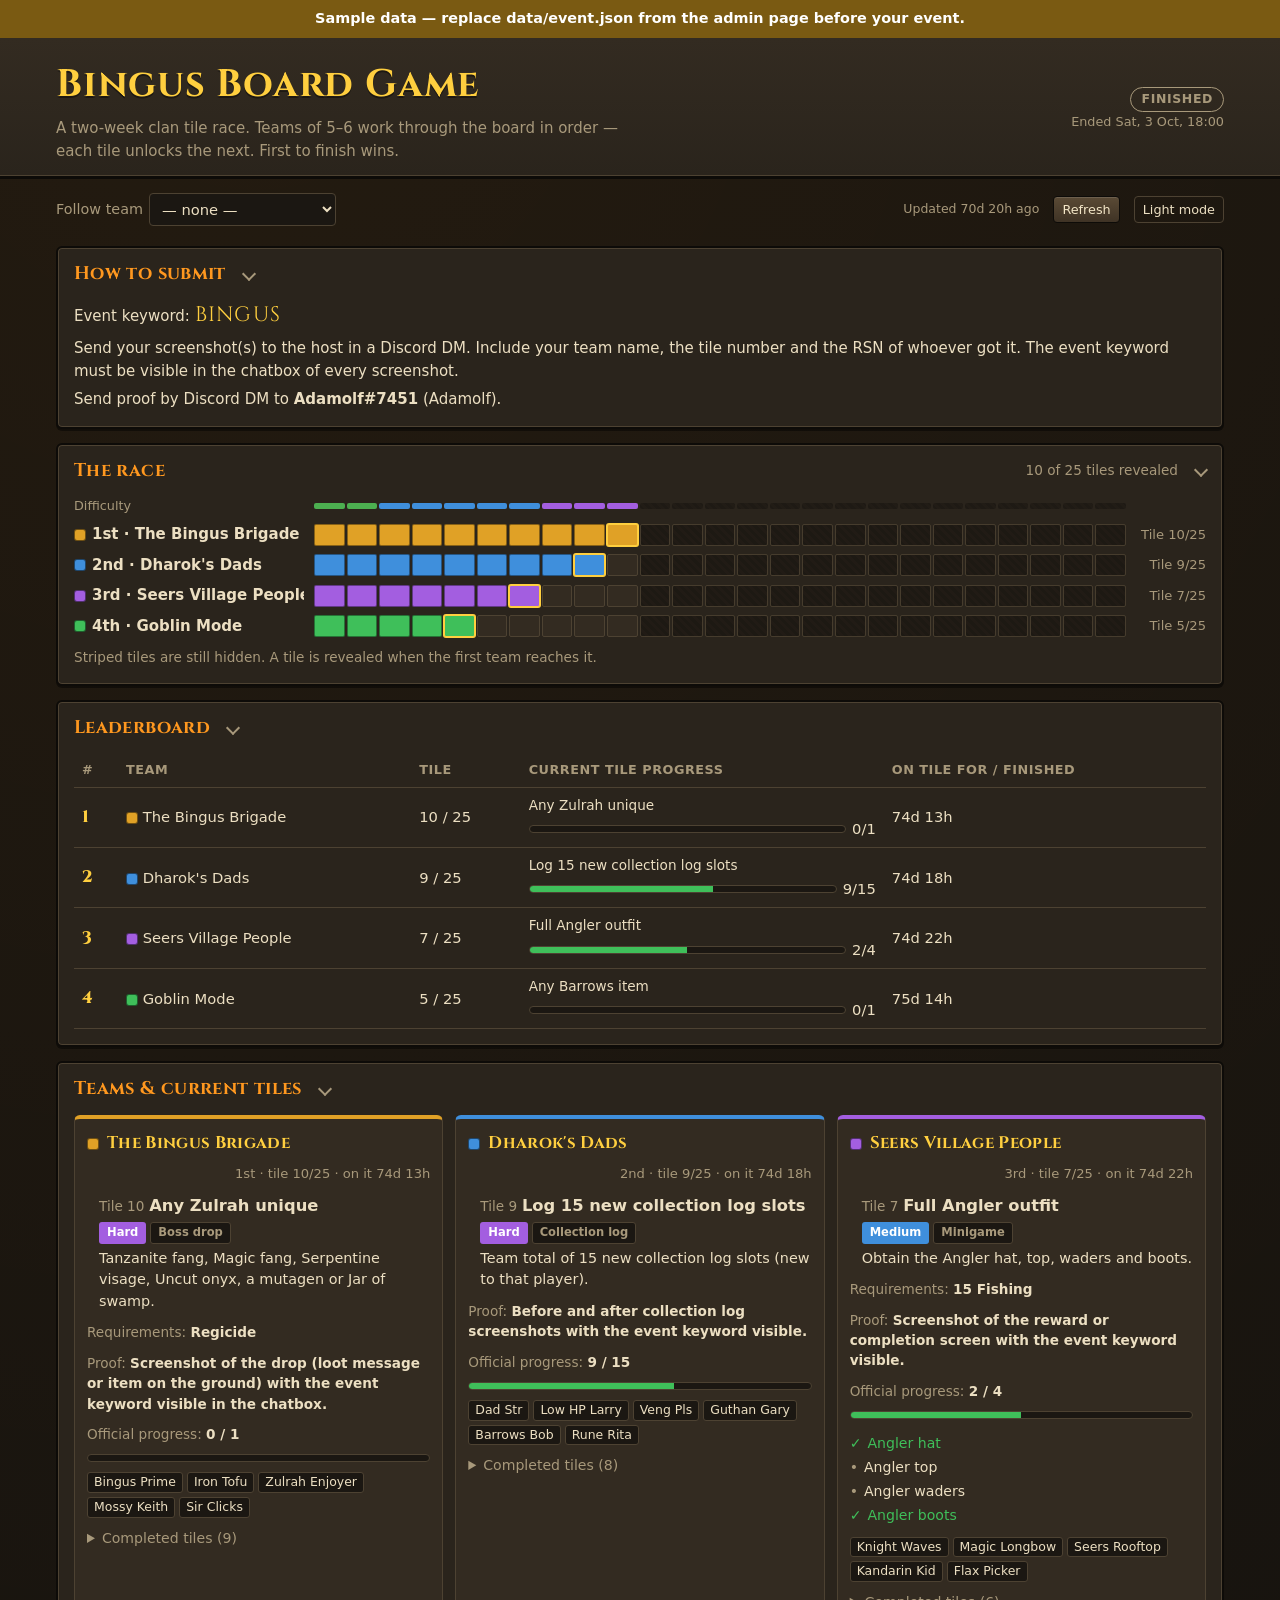
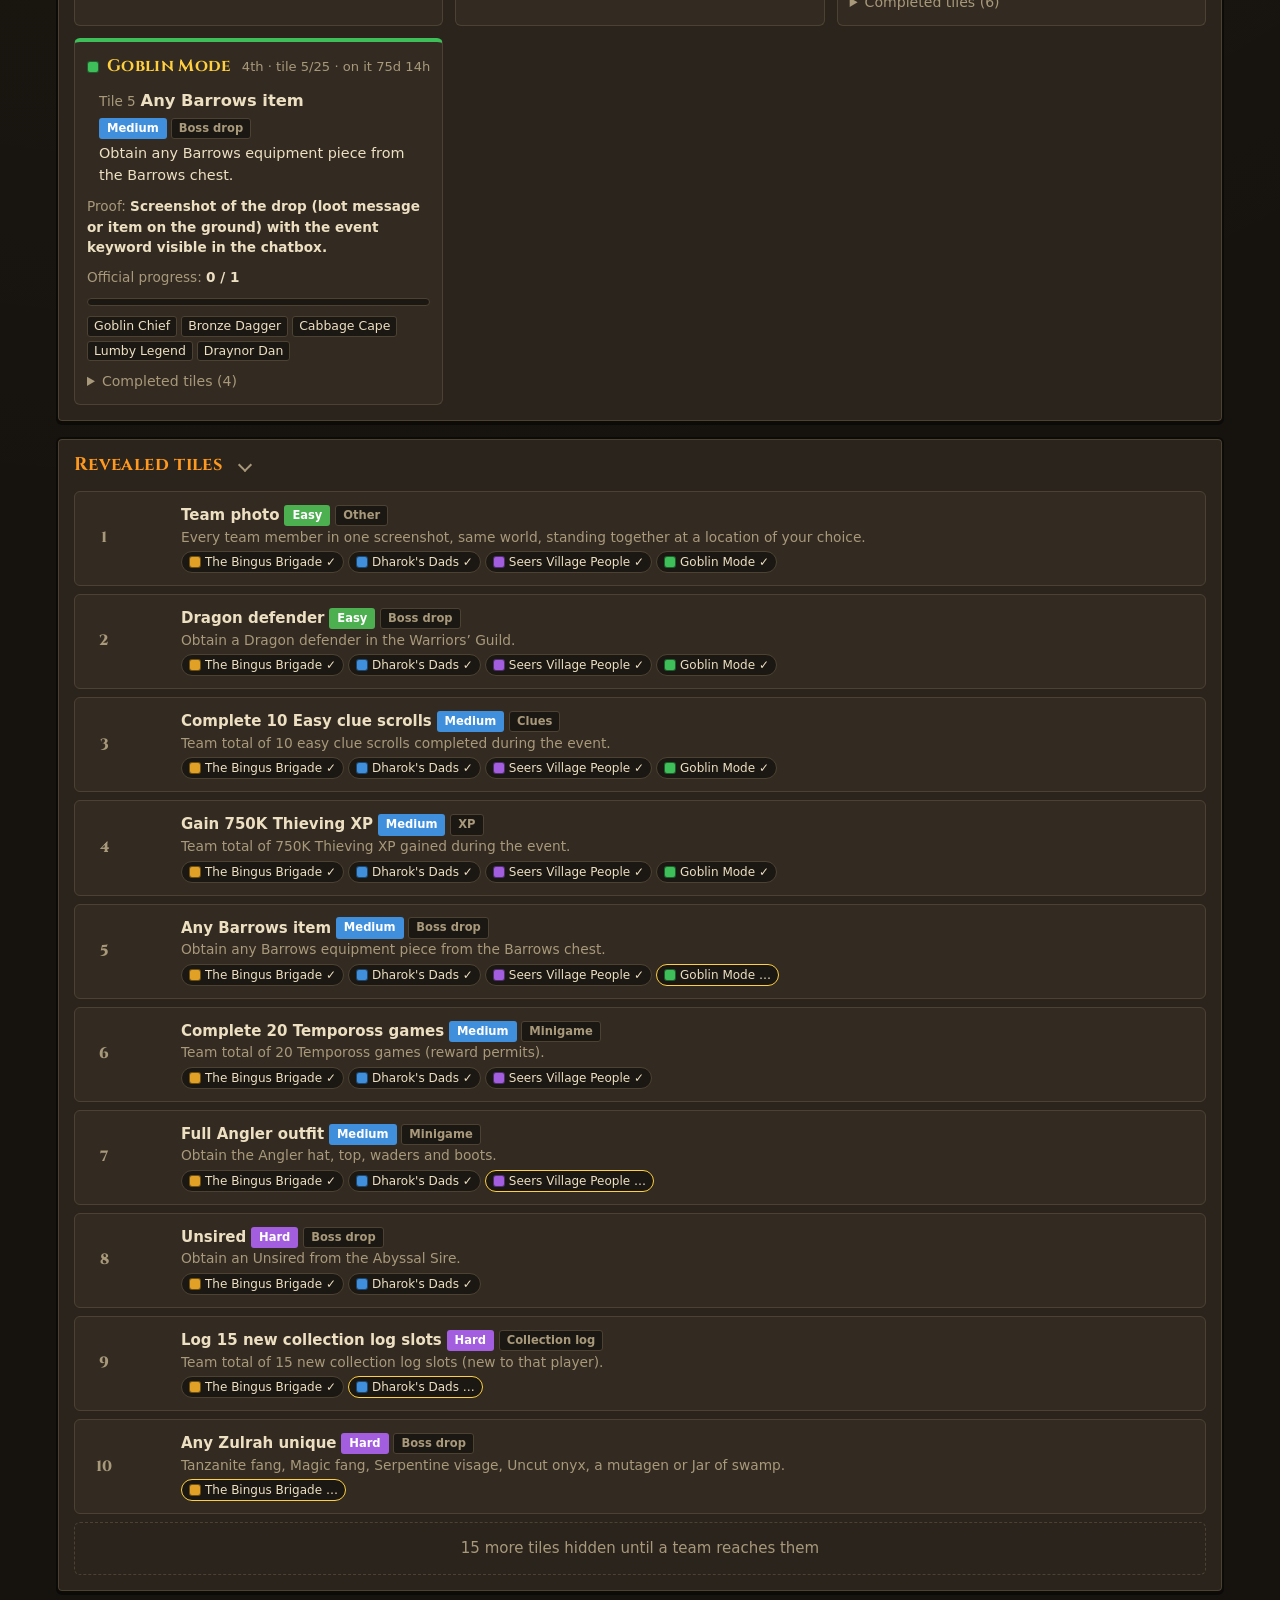
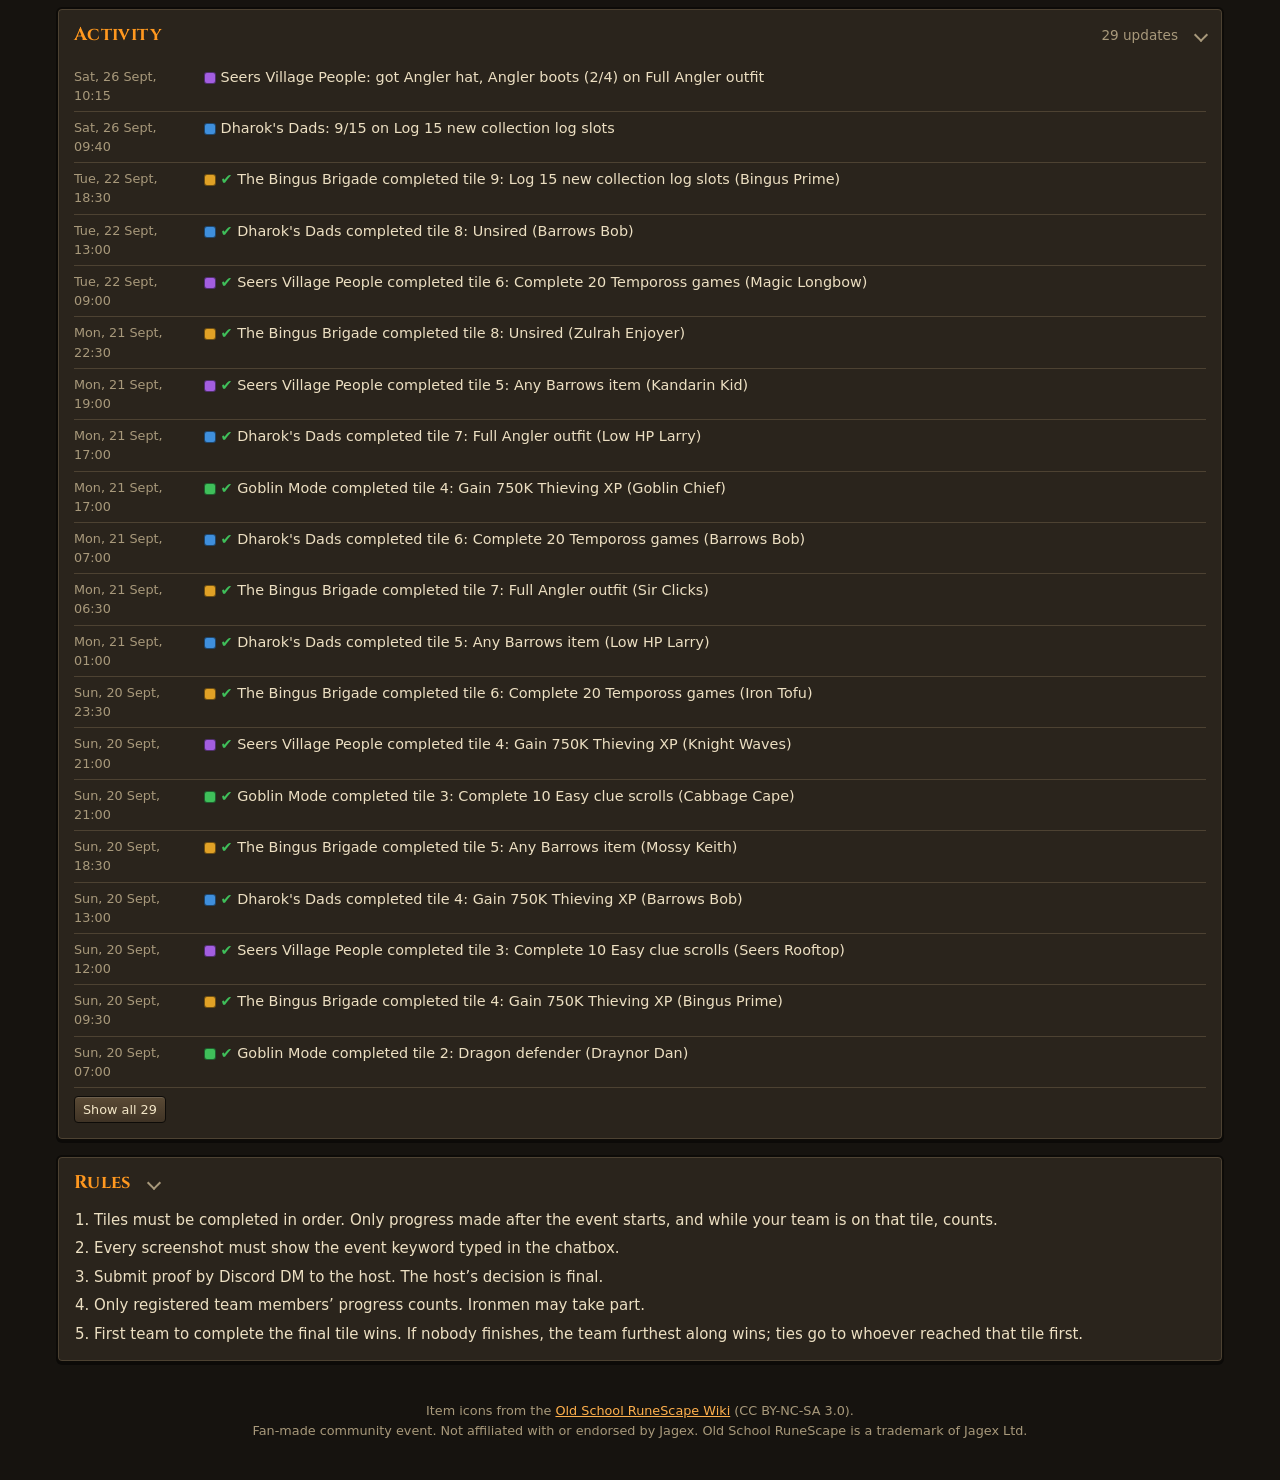
==== index.html @ 7084084a "Add Bingus Board Game tile-race site Static GitHub Pages site for an OSRS community tile race: publi" ====
<!doctype html>
<html lang="en" data-theme="dark">
<head>
  <meta charset="utf-8">
  <meta name="viewport" content="width=device-width, initial-scale=1">
  <title>Bingus Board Game</title>
  <meta name="description" content="Old School RuneScape community tile race — live board, leaderboard and activity.">
  <link rel="preconnect" href="https://fonts.googleapis.com">
  <link rel="preconnect" href="https://fonts.gstatic.com" crossorigin>
  <link href="https://fonts.googleapis.com/css2?family=Cinzel:wght@600;800&display=swap" rel="stylesheet">
  <link rel="stylesheet" href="css/style.css">
  <script>
    // Apply the saved theme before first paint (guarded: storage may be unavailable).
    try { var p = JSON.parse(localStorage.getItem('bingus.prefs') || '{}'); if (p.theme === 'light') document.documentElement.setAttribute('data-theme', 'light'); } catch (e) {}
  </script>
</head>
<body>
  <div id="banners"></div>

  <header class="site-header">
    <div class="wrap">
      <div>
        <h1 id="ev-name">Bingus Board Game</h1>
        <p id="ev-desc">Loading the board…</p>
      </div>
      <div class="header-side">
        <div id="ev-status"></div>
        <div class="countdown" id="countdown" aria-live="polite"></div>
      </div>
    </div>
  </header>

  <div class="wrap toolbar">
    <label>Follow team
      <select id="follow"><option value="">— none —</option></select>
    </label>
    <span class="spacer"></span>
    <small id="updated"></small>
    <button class="btn small" id="refresh" type="button" title="Reload the latest published data">Refresh</button>
    <button class="btn small ghost" id="theme" type="button">Light mode</button>
  </div>

  <main class="wrap" id="main"></main>

  <footer class="site-footer">
    <div>Item icons from the <a href="https://oldschool.runescape.wiki/" rel="noopener">Old School RuneScape Wiki</a> (CC BY-NC-SA 3.0).</div>
    <div>Fan-made community event. Not affiliated with or endorsed by Jagex. Old School RuneScape is a trademark of Jagex Ltd.</div>
  </footer>

  <script src="js/common.js"></script>
  <script src="js/public.js"></script>
</body>
</html>
---- css/style.css ----
/* Bingus Board Game — OSRS-inspired theme (no Jagex artwork). */

:root,
:root[data-theme="dark"] {
  --bg: #16130f;
  --bg-2: #1f1a14;
  --panel: #2a241c;
  --panel-2: #332b21;
  --panel-edge: #4d4232;
  --panel-edge-dark: #0d0b08;
  --text: #ecdfc2;
  --muted: #a8997b;
  --accent: #ff981f;
  --accent-2: #ffcf3f;
  --link: #ffb04d;
  --good: #3fbf5a;
  --bad: #e0513c;
  --info: #5aa6e8;
  --input: #1b1712;
  --shadow: 0 2px 0 rgba(0, 0, 0, .45);
  --tier-1: #4caf50;
  --tier-2: #3f8fdc;
  --tier-3: #a35ee0;
  --tier-4: #e0a126;
  --tier-5: #e0513c;
  color-scheme: dark;
}

:root[data-theme="light"] {
  --bg: #e9dfc6;
  --bg-2: #e2d6b8;
  --panel: #f6efdc;
  --panel-2: #efe5cb;
  --panel-edge: #b9a57c;
  --panel-edge-dark: #8a774f;
  --text: #2a2116;
  --muted: #6d5d41;
  --accent: #b55a00;
  --accent-2: #8a5b00;
  --link: #9a4a00;
  --good: #1f8a36;
  --bad: #b3321f;
  --info: #1f63a8;
  --input: #fffaf0;
  --shadow: 0 2px 0 rgba(90, 70, 30, .2);
  color-scheme: light;
}

* { box-sizing: border-box; }

html, body { margin: 0; padding: 0; }

body {
  background: var(--bg);
  background-image: radial-gradient(circle at 20% 0%, rgba(255, 152, 31, .06), transparent 45%);
  color: var(--text);
  font: 15px/1.5 system-ui, -apple-system, "Segoe UI", Roboto, sans-serif;
  min-height: 100vh;
}

a { color: var(--link); }
h1, h2, h3 { font-family: "Cinzel", Georgia, serif; letter-spacing: .02em; margin: 0; }
h1 { font-size: clamp(1.6rem, 4vw, 2.4rem); color: var(--accent-2); text-shadow: 0 2px 0 rgba(0,0,0,.4); }
h2 { font-size: 1.15rem; color: var(--accent); }
h3 { font-size: 1rem; color: var(--accent-2); }
small, .muted { color: var(--muted); }
code { background: var(--input); padding: 1px 5px; border-radius: 4px; font-size: .9em; }

.wrap { width: 100%; max-width: 1200px; margin: 0 auto; padding: 0 16px; }
.hidden { display: none !important; }

/* ---------- header ---------- */
.site-header {
  border-bottom: 3px solid var(--panel-edge-dark);
  background: linear-gradient(var(--panel-2), var(--panel));
  box-shadow: inset 0 -1px 0 var(--panel-edge);
  padding: 18px 0 14px;
}
.site-header .wrap { display: flex; flex-wrap: wrap; gap: 12px 24px; align-items: center; justify-content: space-between; }
.site-header p { margin: 4px 0 0; color: var(--muted); max-width: 60ch; }
.header-side { text-align: right; }
.countdown { font-family: "Cinzel", Georgia, serif; font-size: 1.35rem; color: var(--accent-2); font-variant-numeric: tabular-nums; }
.countdown small { display: block; font-family: system-ui, sans-serif; font-size: .8rem; }

.pill {
  display: inline-block; padding: 2px 10px; border-radius: 999px; font-size: .78rem; font-weight: 700;
  border: 1px solid currentColor; text-transform: uppercase; letter-spacing: .05em;
}
.pill.live { color: var(--good); }
.pill.soon { color: var(--info); }
.pill.over { color: var(--muted); }
.pill.tbc { color: var(--accent); }

.banner { padding: 8px 16px; text-align: center; font-weight: 600; font-size: .9rem; }
.banner.preview { background: #6b3fa0; color: #fff; }
.banner.sample { background: #7a5a12; color: #fff; }
.banner.error { background: #7a2418; color: #fff; }

.toolbar { display: flex; flex-wrap: wrap; gap: 8px 14px; align-items: center; padding-top: 14px; padding-bottom: 6px; }
.toolbar .spacer { flex: 1; }
.toolbar label { display: flex; gap: 6px; align-items: center; font-size: .9rem; color: var(--muted); }

/* ---------- panels ---------- */
.panel {
  background: var(--panel);
  border: 2px solid var(--panel-edge-dark);
  box-shadow: inset 0 0 0 1px var(--panel-edge), var(--shadow);
  border-radius: 6px;
  margin: 14px 0;
}
.panel-head {
  width: 100%; display: flex; align-items: center; gap: 10px;
  background: none; border: 0; color: inherit; cursor: pointer; text-align: left;
  padding: 12px 16px; font: inherit;
}
.panel-head .extra { margin-left: auto; font-size: .85rem; color: var(--muted); }
.panel-head .chev { width: 10px; height: 10px; border-right: 2px solid var(--muted); border-bottom: 2px solid var(--muted); transform: rotate(45deg); transition: transform .15s; margin-left: 8px; flex: none; }
.panel.collapsed .chev { transform: rotate(-45deg); }
.panel.collapsed .panel-body { display: none; }
.panel-body { padding: 0 16px 16px; }

.card {
  background: var(--panel-2);
  border: 1px solid var(--panel-edge);
  border-radius: 6px;
  padding: 12px;
}

/* ---------- buttons & inputs ---------- */
.btn {
  display: inline-flex; align-items: center; gap: 6px; justify-content: center;
  background: linear-gradient(#5a4a35, #3f3325);
  color: #f3e6c7; border: 1px solid #0d0b08; box-shadow: inset 0 1px 0 rgba(255,255,255,.12);
  padding: 6px 12px; border-radius: 4px; cursor: pointer; font: inherit; font-size: .9rem; text-decoration: none; white-space: nowrap;
}
.btn:hover { filter: brightness(1.15); }
.btn:disabled { opacity: .5; cursor: not-allowed; filter: none; }
.btn.primary { background: linear-gradient(#c7771c, #8f4f0c); color: #fff; }
.btn.danger { background: linear-gradient(#9b3526, #6b2016); color: #fff; }
.btn.ghost { background: transparent; color: var(--text); border-color: var(--panel-edge); box-shadow: none; }
.btn.small { padding: 3px 8px; font-size: .8rem; }
.btn.icon { padding: 3px 7px; min-width: 28px; }

input, select, textarea {
  background: var(--input); color: var(--text); border: 1px solid var(--panel-edge); border-radius: 4px;
  padding: 6px 8px; font: inherit; font-size: .92rem; max-width: 100%;
}
input:focus, select:focus, textarea:focus, .btn:focus-visible, .panel-head:focus-visible { outline: 2px solid var(--accent); outline-offset: 1px; }
textarea { width: 100%; min-height: 70px; resize: vertical; }
input[type="checkbox"] { width: 16px; height: 16px; accent-color: var(--accent); }
input[type="color"] { padding: 0; width: 44px; height: 32px; }

/* ---------- badges ---------- */
.badge {
  display: inline-block; font-size: .72rem; font-weight: 700; padding: 1px 7px; border-radius: 3px;
  background: var(--input); border: 1px solid var(--panel-edge); color: var(--muted); white-space: nowrap; vertical-align: middle;
}
.badge.tier-1 { color: #fff; background: var(--tier-1); border-color: transparent; }
.badge.tier-2 { color: #fff; background: var(--tier-2); border-color: transparent; }
.badge.tier-3 { color: #fff; background: var(--tier-3); border-color: transparent; }
.badge.tier-4 { color: #1a1206; background: var(--tier-4); border-color: transparent; }
.badge.tier-5 { color: #fff; background: var(--tier-5); border-color: transparent; }
.swatch { display: inline-block; width: 12px; height: 12px; border-radius: 3px; background: var(--c, #888); border: 1px solid rgba(0,0,0,.5); vertical-align: middle; flex: none; }

/* ---------- race track ---------- */
.race { display: grid; gap: 8px; }
.lane { display: grid; grid-template-columns: minmax(90px, 230px) 1fr 70px; gap: 10px; align-items: center; }
.lane-name { display: flex; align-items: center; gap: 6px; font-weight: 600; overflow: hidden; text-overflow: ellipsis; white-space: nowrap; }
.lane-pos { font-size: .82rem; color: var(--muted); text-align: right; font-variant-numeric: tabular-nums; }
.lane.followed .lane-name { color: var(--accent-2); }
.track { display: grid; grid-template-columns: repeat(var(--n), 1fr); gap: 2px; position: relative; }
.cell { height: 22px; border-radius: 2px; background: var(--input); border: 1px solid var(--panel-edge); position: relative; min-width: 0; }
.cell.open { background: var(--panel-2); }
.cell.hidden-tile { background: repeating-linear-gradient(45deg, var(--input), var(--input) 3px, var(--bg-2) 3px, var(--bg-2) 6px); opacity: .8; }
.cell.done { background: var(--c); border-color: rgba(0,0,0,.4); }
.cell.current { background: var(--c); border-color: var(--accent-2); box-shadow: 0 0 0 1px var(--accent-2); animation: pulse 1.6s ease-in-out infinite; }
.cell.finish-flag { background: repeating-conic-gradient(#111 0 25%, #eee 0 50%) 0 0 / 8px 8px; }
@keyframes pulse { 50% { opacity: .45; } }
@media (prefers-reduced-motion: reduce) { .cell.current { animation: none; } }
.track.tiers .cell { height: 6px; border: 0; }
.track.tiers .cell.t1 { background: var(--tier-1); }
.track.tiers .cell.t2 { background: var(--tier-2); }
.track.tiers .cell.t3 { background: var(--tier-3); }
.track.tiers .cell.t4 { background: var(--tier-4); }
.track.tiers .cell.t5 { background: var(--tier-5); }
.lane.legend .lane-name { font-weight: 400; color: var(--muted); font-size: .8rem; }

/* ---------- tables ---------- */
.table-wrap { overflow-x: auto; }
table { width: 100%; border-collapse: collapse; font-size: .92rem; }
th, td { padding: 7px 8px; text-align: left; border-bottom: 1px solid var(--panel-edge); vertical-align: middle; }
th { color: var(--muted); font-weight: 600; font-size: .8rem; text-transform: uppercase; letter-spacing: .04em; }
tr.followed td { background: rgba(255, 152, 31, .08); }
.rank { font-family: "Cinzel", Georgia, serif; font-weight: 800; color: var(--accent-2); font-size: 1.05rem; }
.num { font-variant-numeric: tabular-nums; }

.bar { height: 8px; background: var(--input); border-radius: 4px; overflow: hidden; border: 1px solid var(--panel-edge); min-width: 60px; }
.bar > span { display: block; height: 100%; background: var(--good); }
.bar.mine > span { background: var(--info); }

/* ---------- team cards ---------- */
.team-grid { display: grid; grid-template-columns: repeat(auto-fill, minmax(320px, 1fr)); gap: 12px; }
.team-card { border-top: 4px solid var(--c, var(--panel-edge)); display: flex; flex-direction: column; gap: 10px; }
.team-card.followed { box-shadow: 0 0 0 2px var(--accent-2); }
.team-card header { display: flex; align-items: center; gap: 8px; flex-wrap: wrap; }
.team-card header h3 { font-size: 1.05rem; }
.team-card header .meta { margin-left: auto; font-size: .82rem; color: var(--muted); }
.tile-block { display: flex; gap: 12px; align-items: flex-start; }
.tile-block .ic-box:empty { display: none; }
.tile-block .tile-main { display: grid; gap: 4px; min-width: 0; }
.tile-title { font-weight: 700; font-size: 1.02rem; }
.tile-desc { color: var(--text); font-size: .9rem; margin: 0; }
.tile-meta { display: flex; flex-wrap: wrap; gap: 4px; }
.tile-icon { width: 36px; height: 36px; object-fit: contain; image-rendering: pixelated; }
.tile-icon.sm { width: 24px; height: 24px; }
.kv { font-size: .85rem; color: var(--muted); }
.kv strong { color: var(--text); font-weight: 600; }
.members { display: flex; flex-wrap: wrap; gap: 4px; }
.members span { font-size: .78rem; background: var(--input); border: 1px solid var(--panel-edge); border-radius: 3px; padding: 0 6px; }
details summary { cursor: pointer; color: var(--muted); font-size: .88rem; }
.done-list { list-style: none; padding: 0; margin: 6px 0 0; font-size: .85rem; }
.done-list li { padding: 3px 0; border-bottom: 1px dashed var(--panel-edge); display: flex; gap: 8px; }
.done-list li .when { margin-left: auto; color: var(--muted); white-space: nowrap; }
.items { list-style: none; padding: 0; margin: 4px 0 0; display: grid; gap: 3px; font-size: .88rem; }
.items li { display: flex; align-items: center; gap: 6px; }
.items li.got { color: var(--good); }
.items li.got::before { content: "\2713"; font-weight: 700; }
.items li.need::before { content: "\2022"; color: var(--muted); }
.finished-banner { font-family: "Cinzel", Georgia, serif; font-size: 1.1rem; color: var(--accent-2); }

.private-check { border: 1px dashed var(--info); border-radius: 6px; padding: 8px 10px; background: rgba(90, 166, 232, .06); }
.private-check .head { display: flex; flex-wrap: wrap; gap: 4px 8px; align-items: baseline; margin-bottom: 6px; }
.private-check label { display: flex; align-items: center; gap: 6px; font-size: .88rem; }
.counter { display: inline-flex; align-items: center; gap: 6px; }
.counter output { min-width: 5ch; text-align: center; font-variant-numeric: tabular-nums; }

/* ---------- board tiles ---------- */
.board-list { list-style: none; margin: 0; padding: 0; display: grid; gap: 8px; }
.board-tile { display: grid; grid-template-columns: 34px 40px 1fr; gap: 10px; align-items: center; }
.board-tile .idx { font-family: "Cinzel", Georgia, serif; font-weight: 800; color: var(--muted); text-align: center; }
.board-tile .chips { display: flex; flex-wrap: wrap; gap: 4px; margin-top: 4px; }
.chip { display: inline-flex; align-items: center; gap: 4px; font-size: .75rem; padding: 1px 7px; border-radius: 999px; background: var(--input); border: 1px solid var(--panel-edge); }
.chip.here { border-color: var(--accent-2); }
.hidden-count { text-align: center; padding: 14px; color: var(--muted); border: 1px dashed var(--panel-edge); border-radius: 6px; margin-top: 8px; }

/* ---------- activity ---------- */
.feed { list-style: none; margin: 0; padding: 0; }
.feed li { display: grid; grid-template-columns: 120px 1fr; gap: 10px; padding: 6px 0; border-bottom: 1px solid var(--panel-edge); font-size: .9rem; }
.feed .when { color: var(--muted); font-size: .8rem; }
.feed .t-finish { color: var(--accent-2); font-weight: 700; }
.feed .t-complete .txt::before { content: "\2714  "; color: var(--good); }

/* ---------- submit box ---------- */
.submit-box { display: grid; gap: 6px; }
.keyword { font-family: "Cinzel", Georgia, serif; font-size: 1.3rem; color: var(--accent-2); letter-spacing: .06em; }

footer.site-footer { padding: 24px 16px 40px; text-align: center; color: var(--muted); font-size: .8rem; }

/* ---------- admin ---------- */
.admin-top { display: flex; flex-wrap: wrap; gap: 8px 12px; align-items: center; padding: 12px 0; }
.admin-top .spacer { flex: 1; }
.tabs { display: flex; flex-wrap: wrap; gap: 4px; border-bottom: 2px solid var(--panel-edge-dark); }
.tabs button {
  background: var(--panel); color: var(--muted); border: 1px solid var(--panel-edge); border-bottom: 0;
  padding: 8px 14px; border-radius: 6px 6px 0 0; cursor: pointer; font: inherit; font-weight: 600;
}
.tabs button.active { background: var(--panel-2); color: var(--accent-2); }
.view { padding: 14px 0 40px; display: grid; gap: 14px; }
.form-grid { display: grid; grid-template-columns: repeat(auto-fill, minmax(240px, 1fr)); gap: 12px; }
.form-grid .full { grid-column: 1 / -1; }
.field { display: grid; gap: 4px; }
.field > span { font-size: .82rem; color: var(--muted); font-weight: 600; }
.field .hint { font-size: .78rem; color: var(--muted); }
.check { display: flex; align-items: center; gap: 8px; }
.row { display: flex; flex-wrap: wrap; gap: 8px; align-items: center; }
.row.end { justify-content: flex-end; }
.stack { display: grid; gap: 10px; }
.status-ok { color: var(--good); }
.status-bad { color: var(--bad); }
.warn { border-left: 4px solid var(--accent); background: rgba(255,152,31,.08); padding: 8px 12px; border-radius: 4px; font-size: .9rem; }
.warn.bad { border-left-color: var(--bad); background: rgba(224,81,60,.08); }
.warn.good { border-left-color: var(--good); background: rgba(63,191,90,.08); }
ul.warns { list-style: none; margin: 0; padding: 0; display: grid; gap: 6px; }

.tile-rows { list-style: none; margin: 0; padding: 0; display: grid; gap: 4px; }
.tile-row {
  display: grid; grid-template-columns: 22px 34px auto 1fr auto; gap: 8px; align-items: center;
  background: var(--panel-2); border: 1px solid var(--panel-edge); border-radius: 5px; padding: 6px 8px;
}
.tile-row.dragging { opacity: .4; }
.tile-row.drop-before { box-shadow: 0 -3px 0 var(--accent); }
.tile-row.drop-after { box-shadow: 0 3px 0 var(--accent); }
.tile-row.revealed { border-left: 4px solid var(--good); }
.tile-row .handle { cursor: grab; color: var(--muted); user-select: none; text-align: center; letter-spacing: -2px; }
.tile-row .idx { font-weight: 800; color: var(--muted); text-align: right; font-variant-numeric: tabular-nums; }
.tile-row .main { min-width: 0; }
.tile-row .main .t { font-weight: 600; overflow: hidden; text-overflow: ellipsis; }
.tile-row .main .s { font-size: .78rem; color: var(--muted); }
.tile-row .acts { display: flex; gap: 3px; flex-wrap: wrap; justify-content: flex-end; }
.tile-row .ic { width: 28px; height: 28px; display: flex; align-items: center; justify-content: center; }
.tile-row .ic img { width: 26px; height: 26px; object-fit: contain; }

.lib-table td { font-size: .86rem; }
.lib-table tr.is-hidden td { opacity: .5; }
.stats { display: flex; flex-wrap: wrap; gap: 10px; }
.stat { background: var(--panel-2); border: 1px solid var(--panel-edge); border-radius: 6px; padding: 8px 12px; min-width: 120px; }
.stat b { display: block; font-size: 1.25rem; color: var(--accent-2); font-variant-numeric: tabular-nums; }
.stat span { font-size: .78rem; color: var(--muted); }
.tierbar { display: flex; height: 12px; border-radius: 3px; overflow: hidden; border: 1px solid var(--panel-edge); }
.tierbar span { display: block; height: 100%; }

.team-admin { border-top: 4px solid var(--c, var(--panel-edge)); }
.team-admin .grid2 { display: grid; grid-template-columns: repeat(auto-fit, minmax(260px, 1fr)); gap: 12px; }

dialog {
  background: var(--panel); color: var(--text); border: 2px solid var(--panel-edge-dark); box-shadow: inset 0 0 0 1px var(--panel-edge), 0 20px 60px rgba(0,0,0,.6);
  border-radius: 8px; padding: 0; width: min(720px, calc(100vw - 24px)); max-height: calc(100vh - 40px); overflow: auto;
}
dialog::backdrop { background: rgba(0,0,0,.6); }
dialog form { display: grid; gap: 12px; padding: 16px; }
dialog .dialog-head { display: flex; align-items: center; justify-content: space-between; }
.icon-preview { display: flex; align-items: center; gap: 8px; min-height: 36px; }

.toast {
  position: fixed; bottom: 20px; left: 50%; transform: translateX(-50%); background: #111; color: #fff; padding: 8px 16px;
  border-radius: 6px; font-size: .9rem; z-index: 1000; box-shadow: 0 6px 20px rgba(0,0,0,.5); max-width: calc(100vw - 32px);
}
pre.json { max-height: 320px; overflow: auto; background: var(--input); border: 1px solid var(--panel-edge); padding: 10px; border-radius: 4px; font-size: .78rem; margin: 0; white-space: pre; }
ol.steps { margin: 0; padding-left: 20px; display: grid; gap: 6px; }

/* ---------- responsive ---------- */
@media (max-width: 640px) {
  .header-side { text-align: left; }
  .lane { grid-template-columns: 1fr; gap: 3px; }
  .lane-pos { text-align: left; }
  .cell { height: 16px; }
  .feed li { grid-template-columns: 1fr; gap: 0; }
  .team-grid { grid-template-columns: 1fr; }
  .tile-row { grid-template-columns: 18px 28px 1fr; }
  .tile-row .ic { display: none; }
  .tile-row .acts { grid-column: 1 / -1; justify-content: flex-start; }
  .hide-sm { display: none; }
}
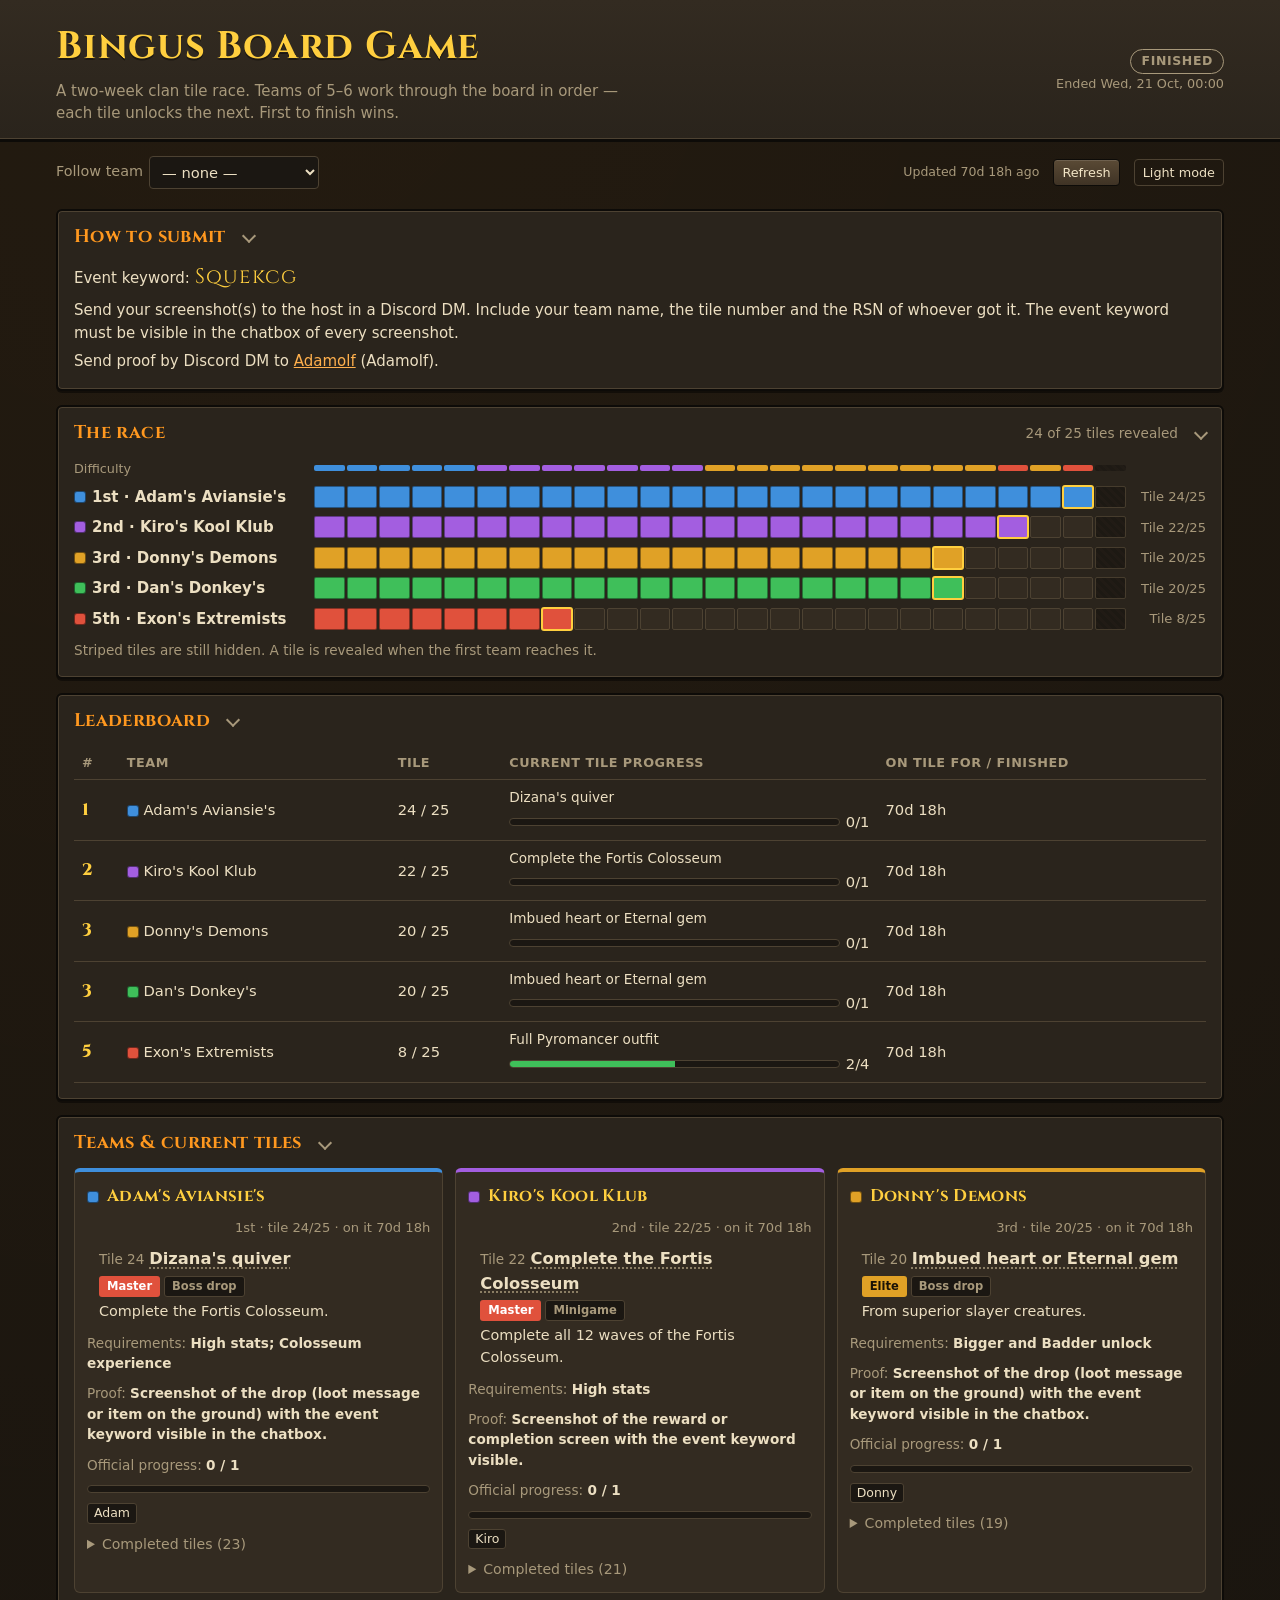
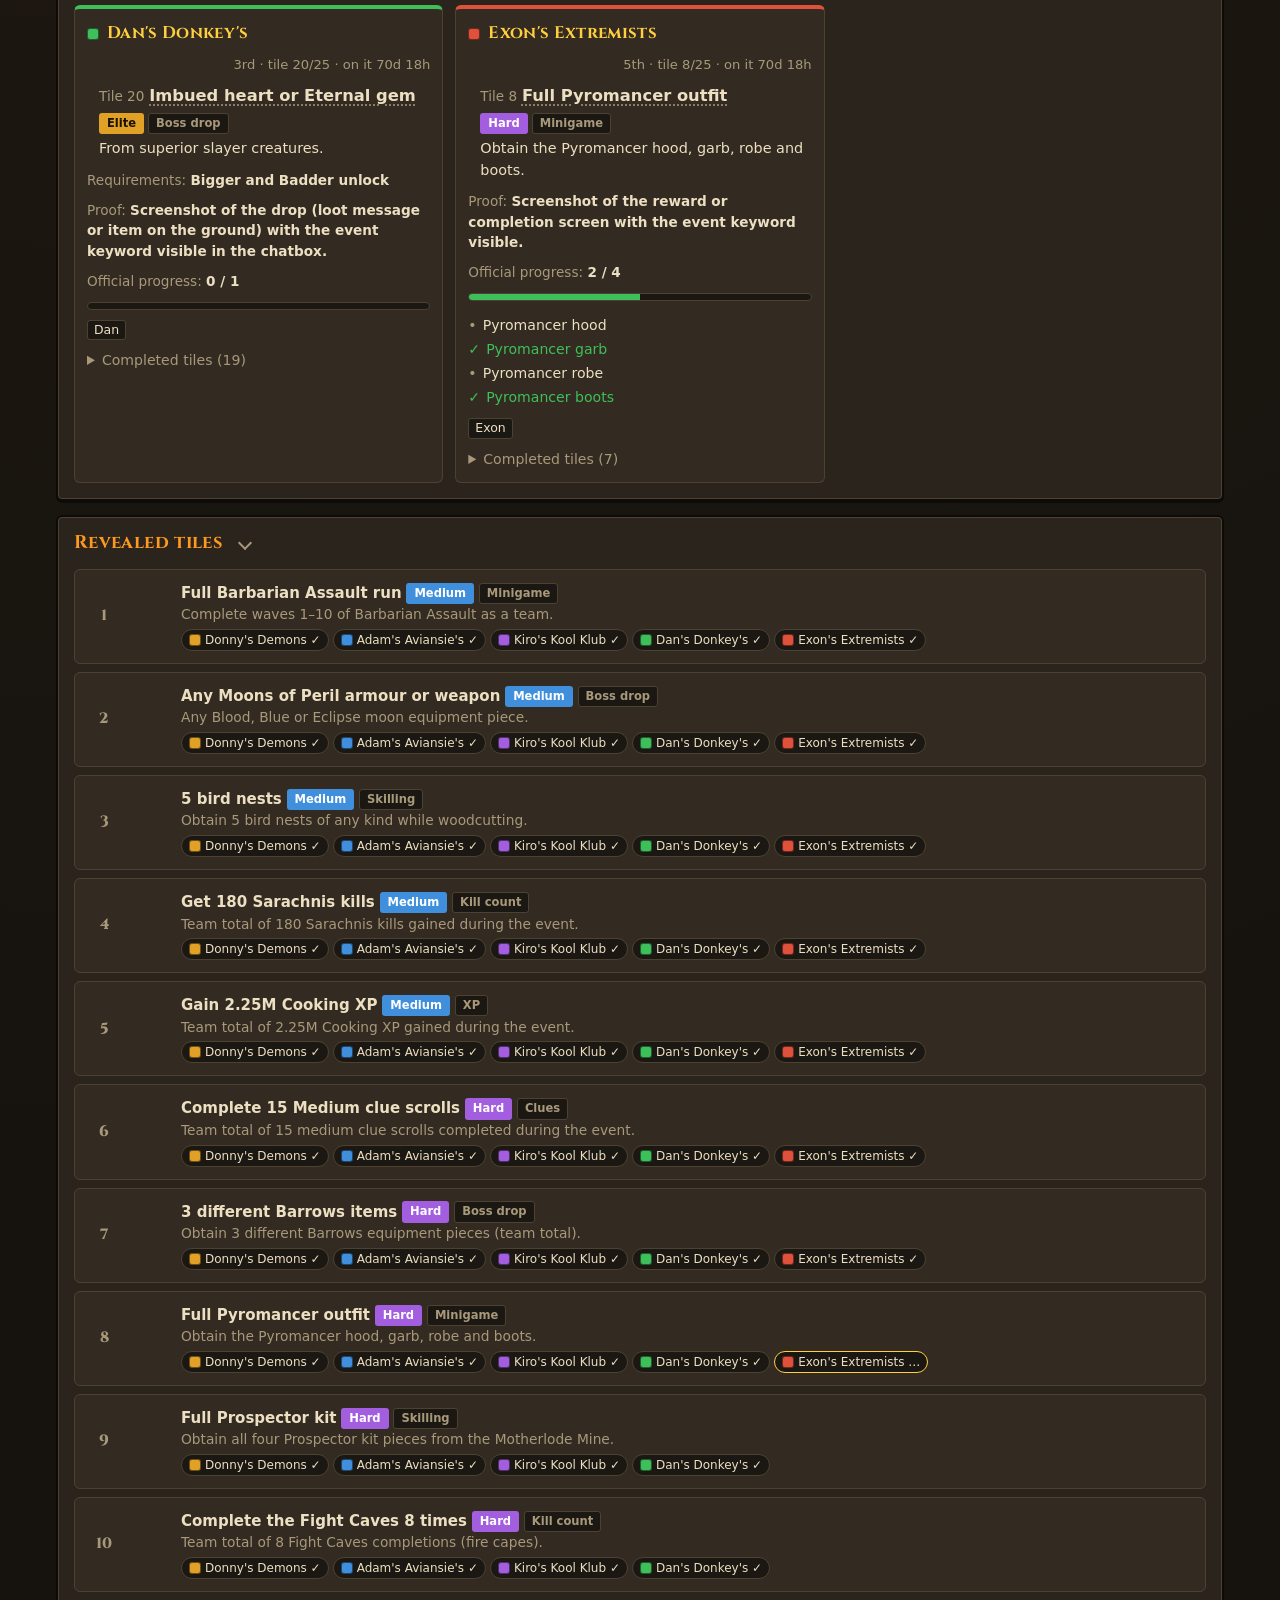
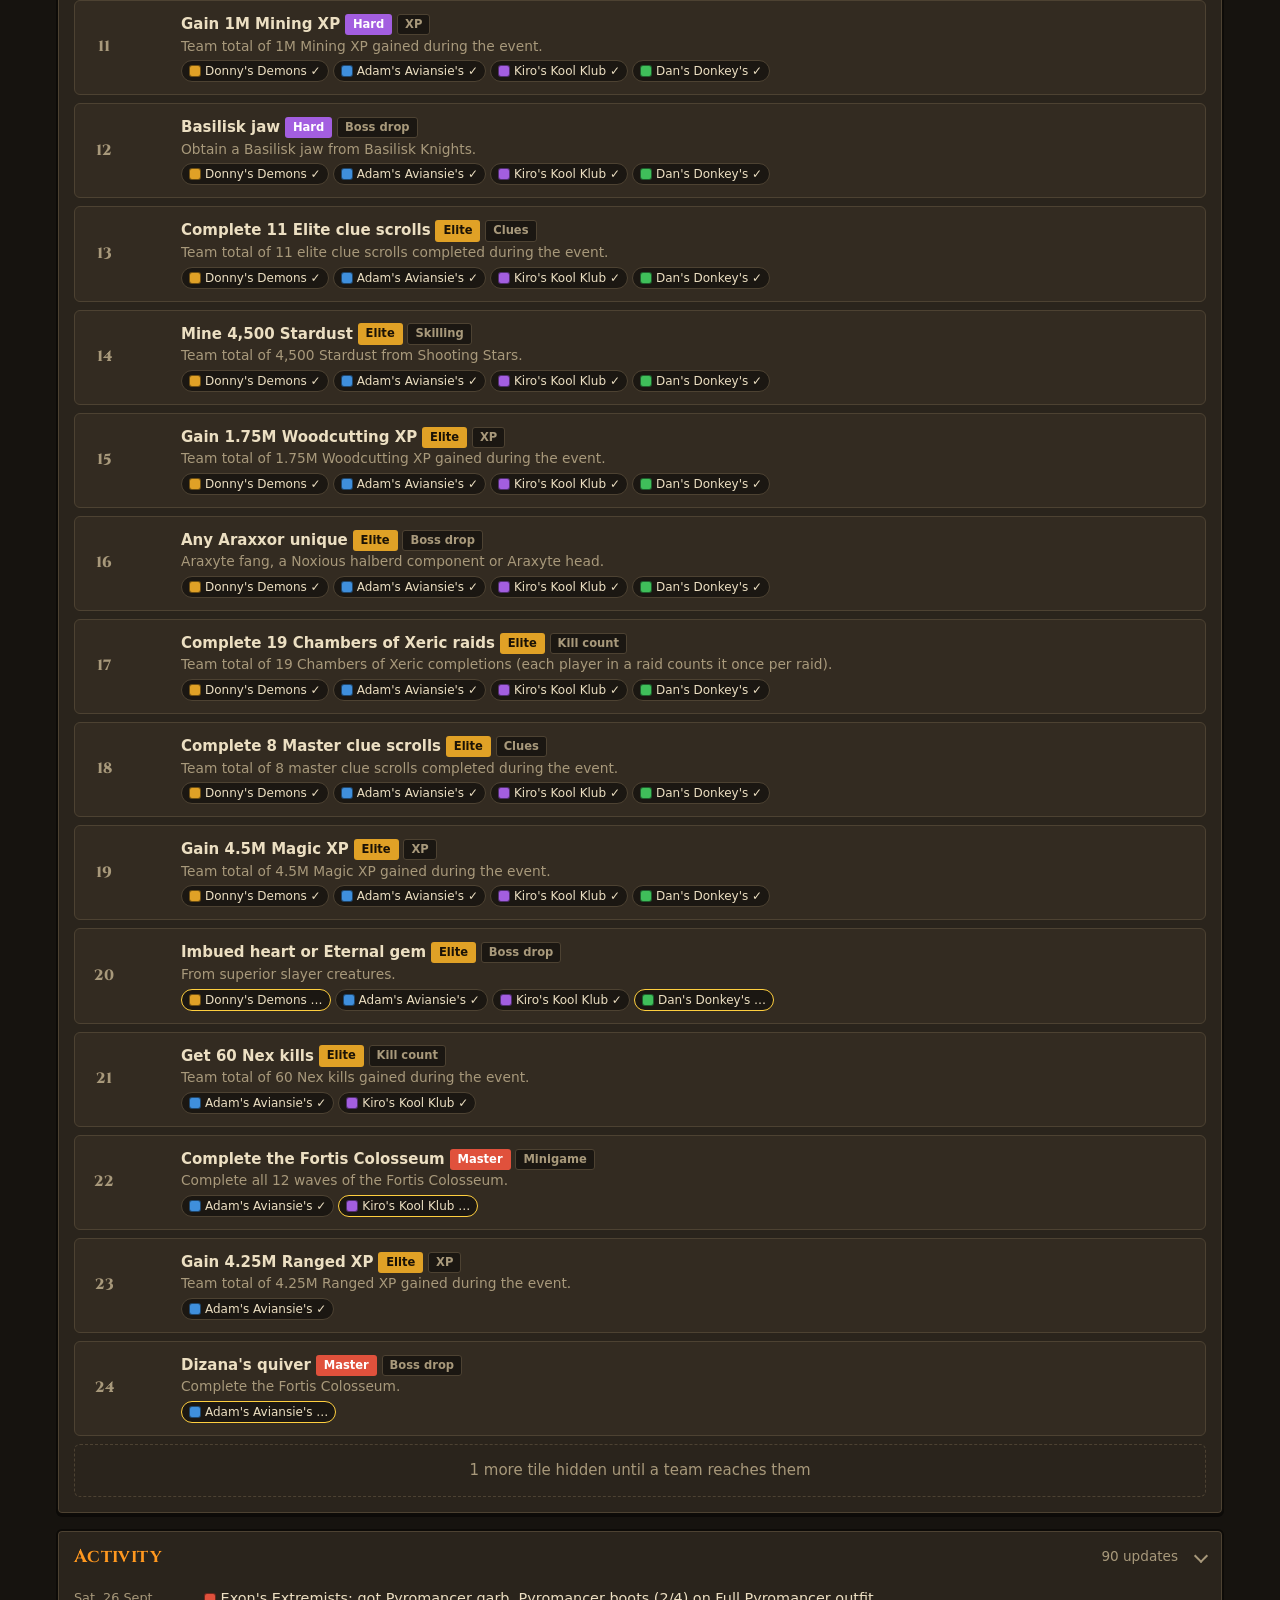
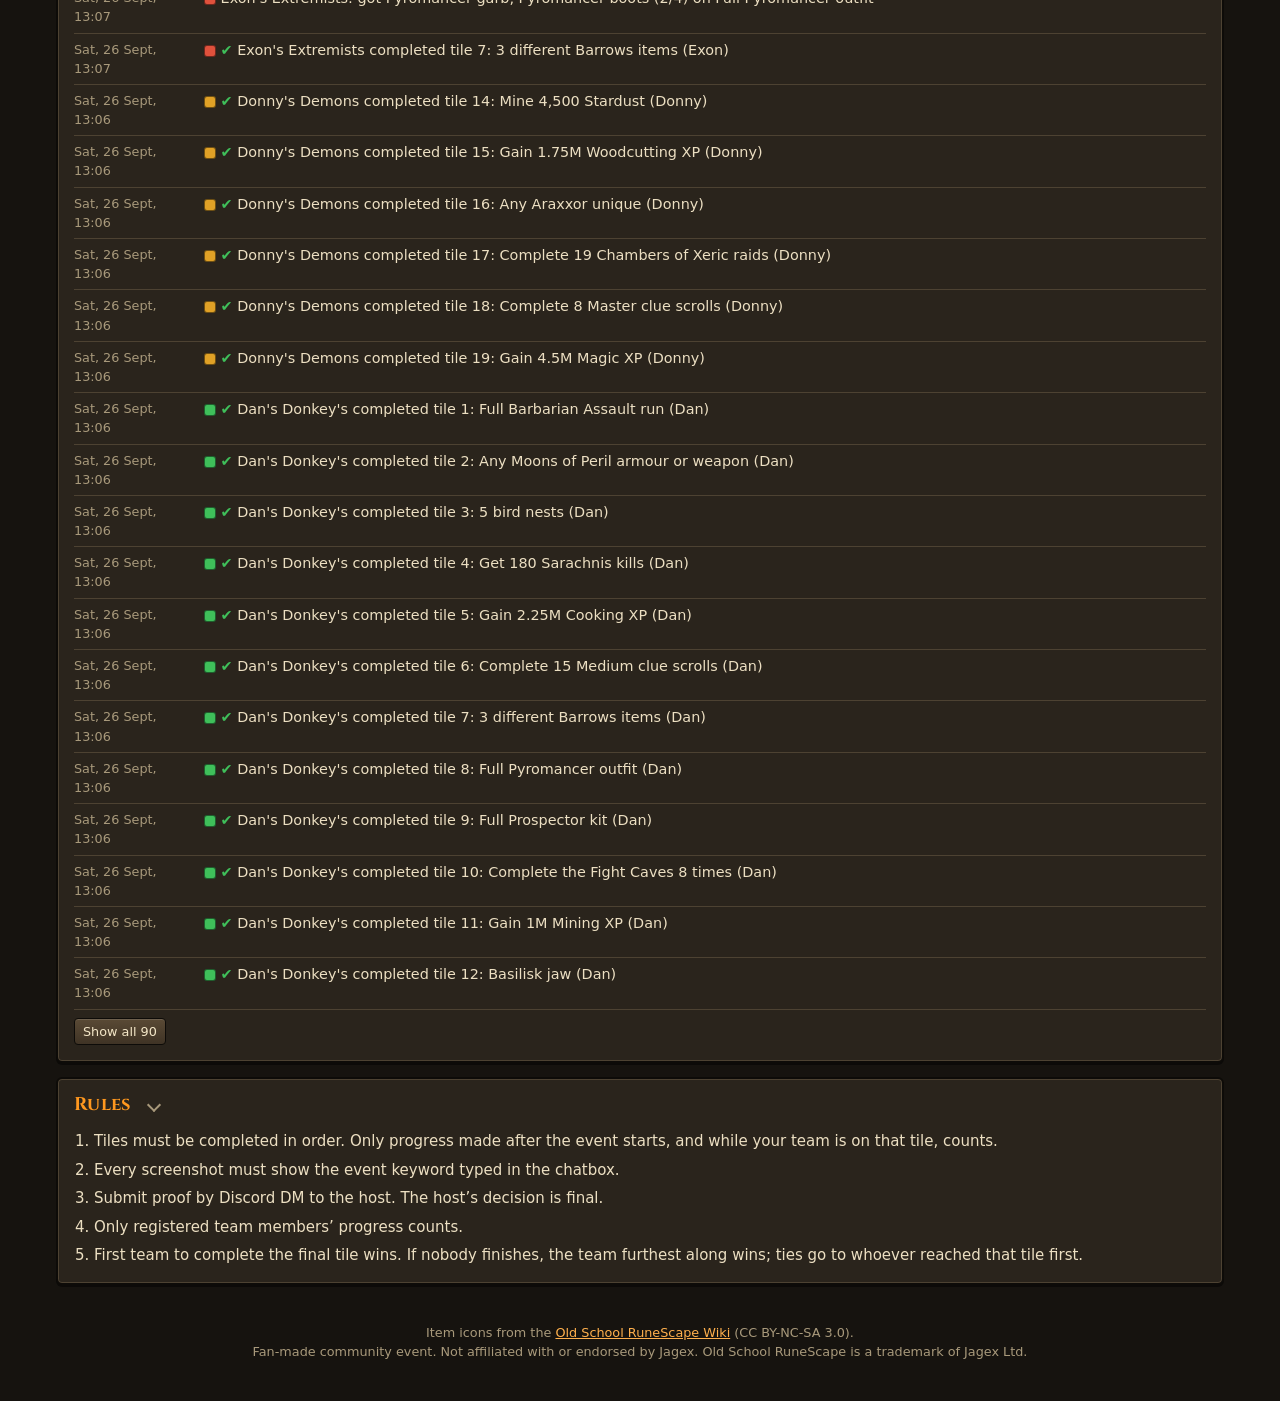
==== commit eb81f9f4: "Show a details card when a revealed tile is clicked Revealed tiles on the race track, in the Reveale" ====
--- a/index.html
+++ b/index.html
@@ -42,6 +42,8 @@
 
   <main class="wrap" id="main"></main>
 
+  <dialog id="tile-card" aria-labelledby="tile-card-title"></dialog>
+
   <footer class="site-footer">
     <div>Item icons from the <a href="https://oldschool.runescape.wiki/" rel="noopener">Old School RuneScape Wiki</a> (CC BY-NC-SA 3.0).</div>
     <div>Fan-made community event. Not affiliated with or endorsed by Jagex. Old School RuneScape is a trademark of Jagex Ltd.</div>
--- a/css/style.css
+++ b/css/style.css
@@ -243,6 +243,23 @@
 .chip.here { border-color: var(--accent-2); }
 .hidden-count { text-align: center; padding: 14px; color: var(--muted); border: 1px dashed var(--panel-edge); border-radius: 6px; margin-top: 8px; }
 
+/* ---------- clickable tiles + details card ---------- */
+[data-tile] { cursor: pointer; }
+.cell[data-tile]:hover, .cell[data-tile]:focus-visible { outline: 2px solid var(--accent-2); outline-offset: 1px; z-index: 1; }
+.board-tile[data-tile] { transition: border-color .12s, transform .12s; }
+.board-tile[data-tile]:hover, .board-tile[data-tile]:focus-visible { border-color: var(--accent); transform: translateY(-1px); outline: none; }
+.tile-link { text-decoration: underline dotted var(--muted); text-underline-offset: 3px; }
+.tile-link:hover, .tile-link:focus-visible { color: var(--accent-2); outline: none; }
+dialog#tile-card { width: min(520px, calc(100vw - 24px)); }
+.tile-card { display: grid; gap: 10px; padding: 16px; }
+.tile-card-head { display: flex; gap: 12px; align-items: flex-start; }
+.tile-card-head .ic-box:empty { display: none; }
+.tile-card-head .tile-icon { width: 44px; height: 44px; }
+.tile-card-head h2 { font-size: 1.2rem; color: var(--accent-2); }
+.tile-card-teams { list-style: none; margin: 0; padding: 0; display: grid; gap: 6px; }
+.tile-card-teams li { display: grid; grid-template-columns: minmax(110px, 40%) 1fr; gap: 10px; padding: 6px 0; border-bottom: 1px dashed var(--panel-edge); font-size: .9rem; }
+.tile-card-teams .team-cell { display: flex; align-items: center; gap: 6px; font-weight: 600; }
+
 /* ---------- activity ---------- */
 .feed { list-style: none; margin: 0; padding: 0; }
 .feed li { display: grid; grid-template-columns: 120px 1fr; gap: 10px; padding: 6px 0; border-bottom: 1px solid var(--panel-edge); font-size: .9rem; }
